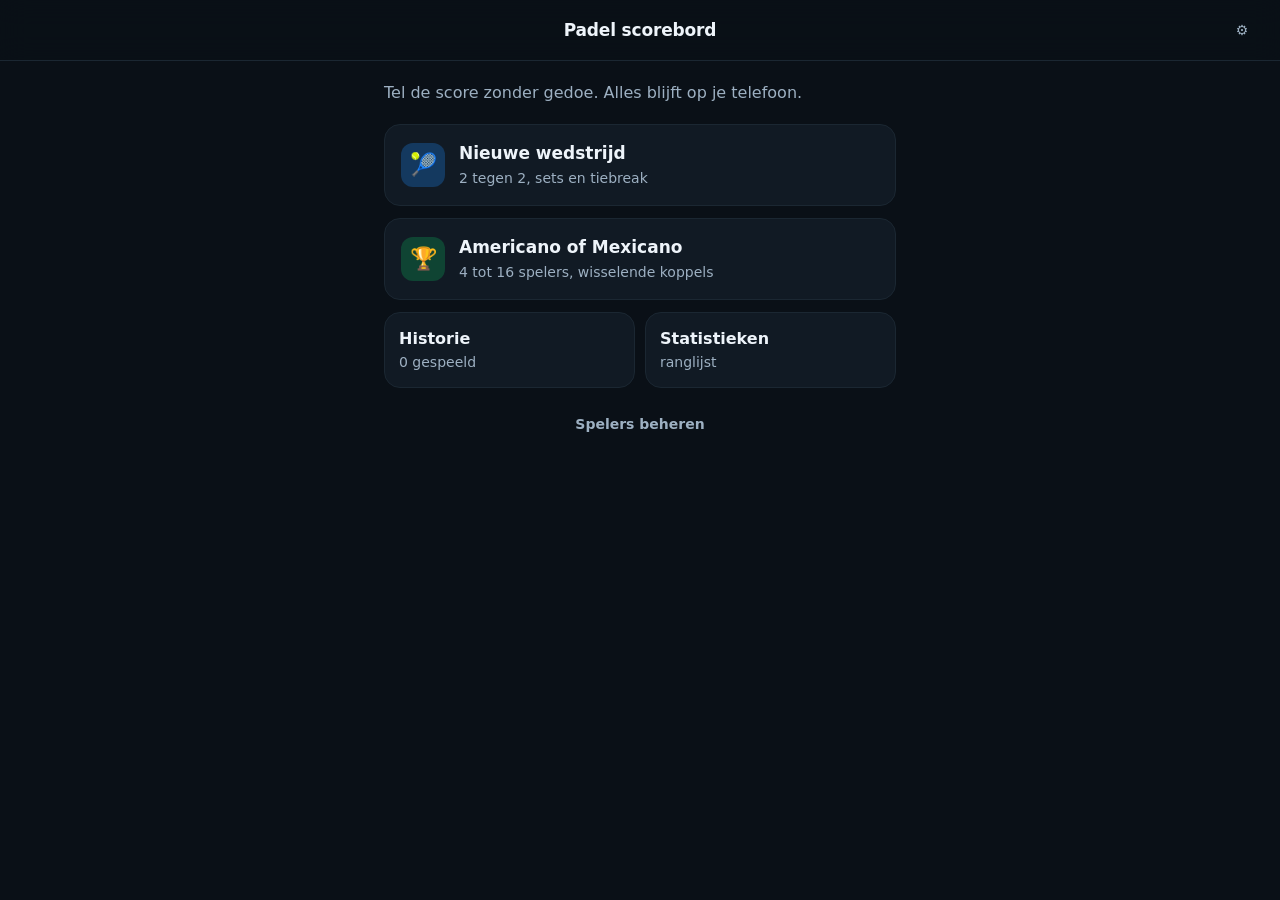
==== padel/index.html @ 428282f9 "Add offline padel scoreboard web app A free, installable scoreboard for padel matches and Americano/" ====
<!doctype html>
<html lang="nl">
  <head>
    <meta charset="utf-8" />
    <meta name="viewport" content="width=device-width, initial-scale=1, viewport-fit=cover" />
    <title>Padel scorebord</title>
    <meta name="description" content="Houd de score bij van je padelwedstrijden en Americano's. Werkt offline, gratis, zonder account." />

    <meta name="theme-color" content="#0a1017" />
    <meta name="apple-mobile-web-app-capable" content="yes" />
    <meta name="mobile-web-app-capable" content="yes" />
    <meta name="apple-mobile-web-app-status-bar-style" content="black-translucent" />
    <meta name="apple-mobile-web-app-title" content="Padel" />

    <link rel="manifest" href="./manifest.webmanifest" />
    <link rel="icon" href="./icons/icon.svg" type="image/svg+xml" />
    <link rel="apple-touch-icon" href="./icons/apple-touch-icon.png" />
    <link rel="stylesheet" href="./css/app.css" />
  </head>
  <body>
    <div id="app">
      <noscript>
        <p style="padding: 24px; text-align: center">
          Deze app heeft JavaScript nodig om de score bij te houden.
        </p>
      </noscript>
    </div>
    <div id="toast" class="toast" role="status" aria-live="polite" hidden></div>
    <script type="module" src="./js/app.js"></script>
  </body>
</html>
---- padel/css/app.css ----
/* Padel scorebord - dark, high contrast, built for one hand in bright sun. */

:root {
  color-scheme: dark;

  --bg: #0a1017;
  --bg-raised: #111a24;
  --bg-input: #16212e;
  --line: #24323f;
  --line-soft: #1b2732;

  --text: #eef4fa;
  --text-dim: #9db0c2;
  --text-faint: #6b7f92;

  --team-a: #2f81f7;
  --team-a-deep: #14395f;
  --team-b: #21b57a;
  --team-b-deep: #0f4433;

  --accent: #f5b638;
  --danger: #f2585b;

  --radius: 16px;
  --radius-sm: 10px;
  --gap: 12px;
  --pad: 16px;

  --tap: 52px;
  --top: env(safe-area-inset-top, 0px);
  --bottom: env(safe-area-inset-bottom, 0px);
}

* {
  box-sizing: border-box;
  -webkit-tap-highlight-color: transparent;
}

html,
body {
  margin: 0;
  height: 100%;
  overscroll-behavior: none;
}

body {
  background: var(--bg);
  color: var(--text);
  font-family: -apple-system, BlinkMacSystemFont, 'SF Pro Text', 'Segoe UI', system-ui, sans-serif;
  font-size: 16px;
  line-height: 1.45;
  -webkit-font-smoothing: antialiased;
  text-size-adjust: 100%;
}

#app {
  min-height: 100dvh;
  display: flex;
  flex-direction: column;
}

button,
input,
select {
  font: inherit;
  color: inherit;
}

button {
  touch-action: manipulation;
}

h1,
h2,
h3 {
  margin: 0;
  line-height: 1.2;
  letter-spacing: -0.01em;
}

/* ---------- chrome ---------- */

.topbar {
  position: sticky;
  top: 0;
  z-index: 20;
  display: flex;
  align-items: center;
  gap: 8px;
  padding: calc(var(--top) + 10px) var(--pad) 10px;
  background: color-mix(in srgb, var(--bg) 88%, transparent);
  backdrop-filter: blur(14px);
  border-bottom: 1px solid var(--line-soft);
}

.topbar h1 {
  flex: 1;
  font-size: 1.0625rem;
  font-weight: 650;
  text-align: center;
  overflow: hidden;
  text-overflow: ellipsis;
  white-space: nowrap;
}

.icon-btn {
  flex: 0 0 auto;
  min-width: 44px;
  height: 40px;
  padding: 0 12px;
  display: inline-flex;
  align-items: center;
  justify-content: center;
  gap: 6px;
  background: var(--bg-raised);
  border: 1px solid var(--line);
  border-radius: 999px;
  font-size: 0.875rem;
  font-weight: 600;
  color: var(--text-dim);
  cursor: pointer;
}

.icon-btn:active {
  transform: scale(0.96);
}

.icon-btn[disabled] {
  opacity: 0.35;
}

.icon-btn.ghost {
  background: transparent;
  border-color: transparent;
}

.screen {
  flex: 1;
  padding: var(--pad);
  padding-bottom: calc(var(--bottom) + 28px);
  display: flex;
  flex-direction: column;
  gap: var(--gap);
  max-width: 34rem;
  width: 100%;
  margin: 0 auto;
}

/* ---------- generic pieces ---------- */

.card {
  background: var(--bg-raised);
  border: 1px solid var(--line-soft);
  border-radius: var(--radius);
  padding: var(--pad);
}

.card > * + * {
  margin-top: 10px;
}

.card-title {
  font-size: 0.75rem;
  font-weight: 700;
  letter-spacing: 0.08em;
  text-transform: uppercase;
  color: var(--text-faint);
}

.muted {
  color: var(--text-dim);
}

.faint {
  color: var(--text-faint);
  font-size: 0.8125rem;
}

.btn {
  display: flex;
  align-items: center;
  justify-content: center;
  gap: 8px;
  width: 100%;
  min-height: var(--tap);
  padding: 12px 16px;
  border: 1px solid var(--line);
  border-radius: var(--radius-sm);
  background: var(--bg-input);
  font-weight: 650;
  cursor: pointer;
}

.btn:active {
  transform: scale(0.985);
}

.btn[disabled] {
  opacity: 0.4;
}

.btn-primary {
  background: var(--team-a);
  border-color: var(--team-a);
  color: #fff;
}

.btn-accent {
  background: var(--accent);
  border-color: var(--accent);
  color: #241b03;
}

.btn-danger {
  color: var(--danger);
  border-color: color-mix(in srgb, var(--danger) 40%, transparent);
  background: color-mix(in srgb, var(--danger) 12%, transparent);
}

.btn-row {
  display: flex;
  gap: 10px;
}

.btn-row > * {
  flex: 1;
}

.stack {
  display: flex;
  flex-direction: column;
  gap: 10px;
}

.field {
  display: flex;
  flex-direction: column;
  gap: 6px;
}

.field > label {
  font-size: 0.8125rem;
  font-weight: 600;
  color: var(--text-dim);
}

input[type='text'],
input[type='number'],
select {
  width: 100%;
  min-height: var(--tap);
  padding: 10px 14px;
  background: var(--bg-input);
  border: 1px solid var(--line);
  border-radius: var(--radius-sm);
  font-size: 1rem; /* 16px keeps iOS from zooming on focus */
}

input:focus-visible,
select:focus-visible,
button:focus-visible {
  outline: 2px solid var(--team-a);
  outline-offset: 2px;
}

/* segmented control */

.segmented {
  display: flex;
  gap: 4px;
  padding: 4px;
  background: var(--bg-input);
  border: 1px solid var(--line);
  border-radius: var(--radius-sm);
}

.segmented button {
  flex: 1;
  min-height: 42px;
  padding: 6px 4px;
  border: 0;
  border-radius: 8px;
  background: transparent;
  color: var(--text-dim);
  font-size: 0.8125rem;
  line-height: 1.15;
  font-weight: 600;
  cursor: pointer;
}

.segmented button[aria-pressed='true'] {
  background: var(--team-a);
  color: #fff;
}

.switch-row {
  display: flex;
  align-items: center;
  justify-content: space-between;
  gap: 12px;
  min-height: var(--tap);
}

.switch-row .label {
  font-weight: 600;
}

.toggle {
  flex: 0 0 auto;
  width: 54px;
  height: 32px;
  padding: 3px;
  border-radius: 999px;
  border: 1px solid var(--line);
  background: var(--bg-input);
  cursor: pointer;
  display: flex;
  justify-content: flex-start;
}

.toggle[aria-pressed='true'] {
  background: var(--team-b);
  border-color: var(--team-b);
  justify-content: flex-end;
}

.toggle span {
  display: block;
  width: 24px;
  height: 24px;
  border-radius: 50%;
  background: #fff;
}

.chip {
  display: inline-flex;
  align-items: center;
  gap: 6px;
  padding: 5px 11px;
  border-radius: 999px;
  background: var(--bg-input);
  border: 1px solid var(--line);
  font-size: 0.8125rem;
  font-weight: 600;
  color: var(--text-dim);
}

.chip-row {
  display: flex;
  flex-wrap: wrap;
  gap: 8px;
}

.empty {
  padding: 28px 16px;
  text-align: center;
  color: var(--text-faint);
  border: 1px dashed var(--line);
  border-radius: var(--radius);
}

/* ---------- home ---------- */

.hero {
  padding: 4px 0 8px;
}

.hero h2 {
  font-size: 1.75rem;
  font-weight: 750;
}

.hero p {
  margin: 0;
  color: var(--text-dim);
}

.tile.compact {
  padding: 14px;
}

.tile.compact .tile-body strong {
  font-size: 1rem;
}

.tile {
  display: flex;
  align-items: center;
  gap: 14px;
  width: 100%;
  padding: 16px;
  text-align: left;
  border: 1px solid var(--line-soft);
  border-radius: var(--radius);
  background: var(--bg-raised);
  cursor: pointer;
}

.tile:active {
  transform: scale(0.99);
}

.tile-icon {
  flex: 0 0 auto;
  width: 44px;
  height: 44px;
  display: grid;
  place-items: center;
  border-radius: 12px;
  background: var(--team-a-deep);
  font-size: 1.375rem;
}

.tile.alt .tile-icon {
  background: var(--team-b-deep);
}

.tile-body {
  flex: 1;
  min-width: 0;
}

.tile-body strong {
  display: block;
  font-size: 1.0625rem;
}

.tile-body span {
  color: var(--text-dim);
  font-size: 0.875rem;
}

.resume {
  border-color: var(--accent);
  background: color-mix(in srgb, var(--accent) 12%, var(--bg-raised));
}

.resume .tile-icon {
  background: color-mix(in srgb, var(--accent) 28%, transparent);
}

/* ---------- live scoreboard ---------- */

.board {
  flex: 1;
  display: flex;
  flex-direction: column;
  gap: 10px;
  padding: 10px var(--pad) calc(var(--bottom) + 12px);
  max-width: 34rem;
  width: 100%;
  margin: 0 auto;
}

.setline {
  display: flex;
  align-items: center;
  justify-content: center;
  gap: 8px;
  flex-wrap: wrap;
  min-height: 26px;
}

.setline .set {
  font-variant-numeric: tabular-nums;
  font-size: 0.875rem;
  font-weight: 700;
  color: var(--text-dim);
  padding: 3px 10px;
  border-radius: 999px;
  background: var(--bg-raised);
  border: 1px solid var(--line-soft);
}

.banner {
  display: flex;
  align-items: center;
  justify-content: center;
  gap: 8px;
  min-height: 42px;
  padding: 8px 14px;
  border-radius: var(--radius-sm);
  font-weight: 700;
  font-size: 0.9375rem;
  text-align: center;
  background: color-mix(in srgb, var(--accent) 16%, transparent);
  border: 1px solid color-mix(in srgb, var(--accent) 45%, transparent);
  color: var(--accent);
}

.banner.calm {
  background: var(--bg-raised);
  border-color: var(--line-soft);
  color: var(--text-dim);
  font-weight: 600;
}

.banner.hot {
  background: color-mix(in srgb, var(--danger) 18%, transparent);
  border-color: color-mix(in srgb, var(--danger) 55%, transparent);
  color: #ff9a9c;
  animation: pulse 1.6s ease-in-out infinite;
}

@keyframes pulse {
  50% {
    opacity: 0.62;
  }
}

@media (prefers-reduced-motion: reduce) {
  .banner.hot {
    animation: none;
  }
}

.teams {
  flex: 1;
  display: flex;
  flex-direction: column;
  gap: 10px;
  min-height: 0;
}

.team-panel {
  flex: 1;
  position: relative;
  display: grid;
  grid-template-columns: 1fr auto;
  align-items: center;
  gap: 12px;
  min-height: 148px;
  padding: 16px 18px;
  border-radius: 20px;
  border: 1px solid var(--line);
  background: linear-gradient(135deg, var(--panel-deep), var(--bg-raised) 72%);
  text-align: left;
  cursor: pointer;
  overflow: hidden;
  transition: transform 0.08s ease;
}

.team-panel.a {
  --panel: var(--team-a);
  --panel-deep: var(--team-a-deep);
}

.team-panel.b {
  --panel: var(--team-b);
  --panel-deep: var(--team-b-deep);
}

.team-panel::before {
  content: '';
  position: absolute;
  inset: 0 auto 0 0;
  width: 5px;
  background: var(--panel);
}

.team-panel:active {
  transform: scale(0.985);
  filter: brightness(1.18);
}

.team-panel[disabled] {
  cursor: default;
  opacity: 0.72;
}

.team-panel[disabled]:active {
  transform: none;
  filter: none;
}

.team-panel.winner {
  border-color: var(--panel);
  box-shadow: 0 0 0 1px var(--panel) inset;
  opacity: 1;
}

.team-meta {
  min-width: 0;
}

.team-name {
  font-size: 1.125rem;
  font-weight: 700;
  overflow: hidden;
  text-overflow: ellipsis;
  white-space: nowrap;
}

.team-players {
  margin-top: 6px;
  display: flex;
  flex-direction: column;
  gap: 3px;
}

.player {
  display: flex;
  align-items: center;
  gap: 7px;
  font-size: 0.875rem;
  color: var(--text-dim);
}

.player.serving {
  color: var(--text);
  font-weight: 650;
}

.serve-dot {
  width: 9px;
  height: 9px;
  border-radius: 50%;
  background: transparent;
  border: 1px solid transparent;
  flex: 0 0 auto;
}

.player.serving .serve-dot {
  background: var(--accent);
  box-shadow: 0 0 9px var(--accent);
}

.team-games {
  margin-top: 10px;
  display: flex;
  align-items: baseline;
  gap: 6px;
  font-size: 0.8125rem;
  color: var(--text-faint);
}

.team-games b {
  font-size: 1.25rem;
  color: var(--text);
  font-variant-numeric: tabular-nums;
}

.team-score {
  font-size: clamp(3.25rem, 19vw, 5.5rem);
  font-weight: 800;
  font-variant-numeric: tabular-nums;
  letter-spacing: -0.04em;
  line-height: 0.9;
  color: var(--panel);
  text-align: right;
}

.team-score.small {
  font-size: clamp(2.5rem, 13vw, 4rem);
}

.tap-hint {
  text-align: center;
  font-size: 0.75rem;
  color: var(--text-faint);
}

.board-actions {
  display: flex;
  gap: 10px;
}

.board-actions .btn {
  min-height: 48px;
}

/* ---------- tournament ---------- */

.match-card {
  border: 1px solid var(--line-soft);
  border-radius: var(--radius);
  background: var(--bg-raised);
  overflow: hidden;
}

.match-card.done {
  border-color: color-mix(in srgb, var(--team-b) 45%, transparent);
}

.match-head {
  display: flex;
  align-items: center;
  justify-content: space-between;
  padding: 10px 14px;
  border-bottom: 1px solid var(--line-soft);
  font-size: 0.75rem;
  font-weight: 700;
  letter-spacing: 0.06em;
  text-transform: uppercase;
  color: var(--text-faint);
}

.match-side {
  display: flex;
  align-items: center;
  gap: 12px;
  padding: 12px 14px;
}

.match-side + .match-side {
  border-top: 1px solid var(--line-soft);
}

.match-side .names {
  flex: 1;
  min-width: 0;
  font-weight: 600;
  overflow: hidden;
  text-overflow: ellipsis;
}

.stepper {
  display: flex;
  align-items: center;
  gap: 6px;
}

.stepper button {
  width: 42px;
  height: 42px;
  border-radius: 10px;
  border: 1px solid var(--line);
  background: var(--bg-input);
  font-size: 1.25rem;
  font-weight: 700;
  cursor: pointer;
}

.stepper button[disabled] {
  opacity: 0.3;
}

.stepper .value {
  min-width: 44px;
  text-align: center;
  font-size: 1.5rem;
  font-weight: 750;
  font-variant-numeric: tabular-nums;
}

table {
  width: 100%;
  border-collapse: collapse;
  font-variant-numeric: tabular-nums;
}

th,
td {
  padding: 9px 6px;
  text-align: right;
  border-bottom: 1px solid var(--line-soft);
  font-size: 0.875rem;
}

th {
  white-space: nowrap;
  font-size: 0.6875rem;
  text-transform: uppercase;
  letter-spacing: 0.06em;
  color: var(--text-faint);
  font-weight: 700;
}

th:nth-child(2),
td:nth-child(2) {
  text-align: left;
  width: 100%;
}

td:nth-child(1),
th:nth-child(1) {
  color: var(--text-faint);
  width: 26px;
}

tbody tr:last-child td {
  border-bottom: 0;
}

tr.leader td {
  color: var(--accent);
  font-weight: 700;
}

/* ---------- lists ---------- */

.list {
  display: flex;
  flex-direction: column;
  gap: 8px;
}

.list-item {
  display: flex;
  align-items: center;
  gap: 12px;
  width: 100%;
  padding: 13px 14px;
  border: 1px solid var(--line-soft);
  border-radius: var(--radius-sm);
  background: var(--bg-raised);
  text-align: left;
  cursor: pointer;
}

.list-item .grow {
  flex: 1;
  min-width: 0;
}

.list-item strong {
  display: block;
  font-size: 0.9375rem;
  overflow: hidden;
  text-overflow: ellipsis;
  white-space: nowrap;
}

.list-item .sub {
  font-size: 0.8125rem;
  color: var(--text-faint);
}

.score-badge {
  flex: 0 0 auto;
  padding: 5px 10px;
  border-radius: 8px;
  background: var(--bg-input);
  font-size: 0.875rem;
  font-weight: 700;
  font-variant-numeric: tabular-nums;
}

.pick {
  display: flex;
  align-items: center;
  gap: 10px;
  width: 100%;
  min-height: var(--tap);
  padding: 10px 14px;
  border: 1px solid var(--line);
  border-radius: var(--radius-sm);
  background: var(--bg-input);
  text-align: left;
  cursor: pointer;
}

.pick[aria-pressed='true'] {
  border-color: var(--team-b);
  background: color-mix(in srgb, var(--team-b) 16%, transparent);
}

.pick .tickbox {
  width: 22px;
  height: 22px;
  border-radius: 6px;
  border: 1.5px solid var(--line);
  display: grid;
  place-items: center;
  font-size: 0.75rem;
  flex: 0 0 auto;
}

.pick[aria-pressed='true'] .tickbox {
  background: var(--team-b);
  border-color: var(--team-b);
  color: #06281c;
}

.pick .grow {
  flex: 1;
  overflow: hidden;
  text-overflow: ellipsis;
  white-space: nowrap;
}

/* ---------- misc ---------- */

.toast {
  position: fixed;
  left: 50%;
  bottom: calc(var(--bottom) + 22px);
  transform: translateX(-50%);
  z-index: 60;
  max-width: calc(100% - 32px);
  padding: 11px 18px;
  border-radius: 999px;
  background: #e8eef5;
  color: #0a1017;
  font-size: 0.875rem;
  font-weight: 650;
  box-shadow: 0 10px 30px rgba(0, 0, 0, 0.45);
}

.toast[hidden] {
  display: none !important;
}

.grid-2 {
  display: grid;
  grid-template-columns: repeat(2, 1fr);
  gap: 10px;
}

.stat {
  padding: 14px;
  border-radius: var(--radius-sm);
  background: var(--bg-raised);
  border: 1px solid var(--line-soft);
}

.stat b {
  display: block;
  font-size: 1.5rem;
  font-variant-numeric: tabular-nums;
}

.stat span {
  font-size: 0.8125rem;
  color: var(--text-faint);
}

.scroll-x {
  overflow-x: auto;
  -webkit-overflow-scrolling: touch;
}

.sr-only {
  position: absolute;
  width: 1px;
  height: 1px;
  padding: 0;
  margin: -1px;
  overflow: hidden;
  clip: rect(0, 0, 0, 0);
  white-space: nowrap;
  border: 0;
}

@media (min-width: 620px) {
  .team-panel {
    min-height: 180px;
  }
}
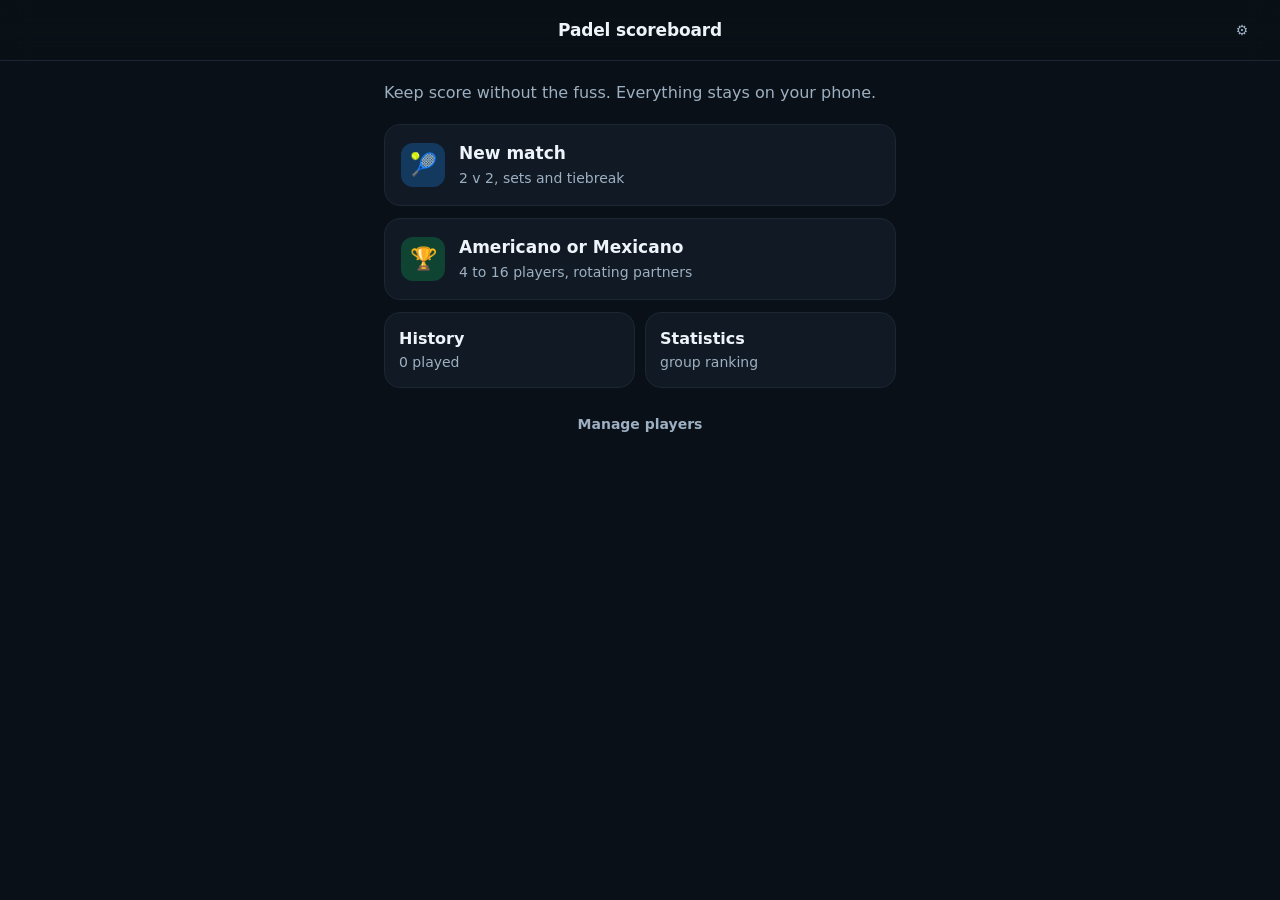
==== commit 50819130: "Translate the app into English and Russian The interface was Dutch only. It now ships three language" ====
--- a/padel/index.html
+++ b/padel/index.html
@@ -1,10 +1,10 @@
 <!doctype html>
-<html lang="nl">
+<html lang="en">
   <head>
     <meta charset="utf-8" />
     <meta name="viewport" content="width=device-width, initial-scale=1, viewport-fit=cover" />
-    <title>Padel scorebord</title>
-    <meta name="description" content="Houd de score bij van je padelwedstrijden en Americano's. Werkt offline, gratis, zonder account." />
+    <title>Padel scoreboard</title>
+    <meta name="description" content="Keep score for padel matches and Americano tournaments. Works offline, free, no account. English, Russian and Dutch." />
 
     <meta name="theme-color" content="#0a1017" />
     <meta name="apple-mobile-web-app-capable" content="yes" />
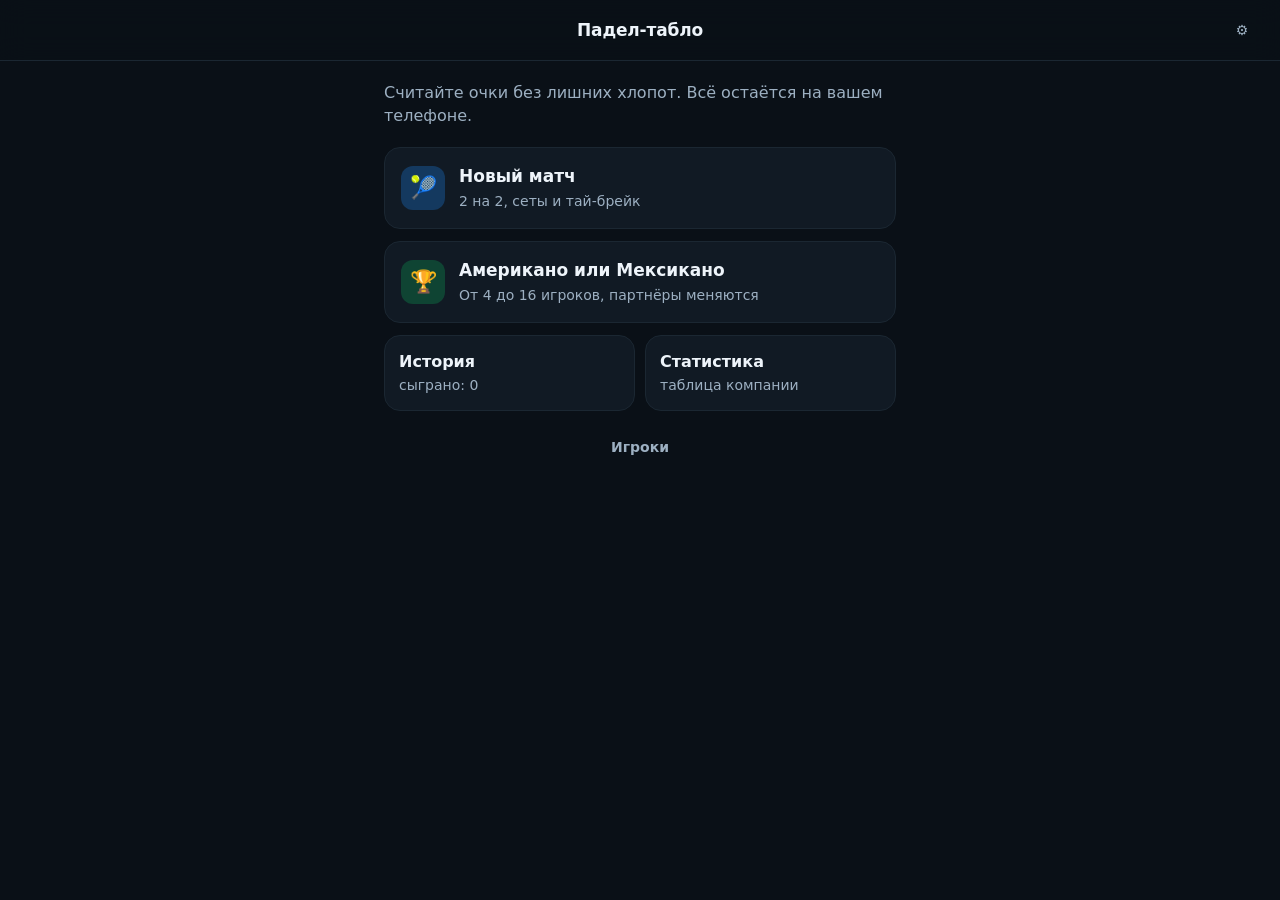
==== commit d9345652: "Open in Russian by default The app followed the phone's language on first run. It now starts in Russ" ====
--- a/padel/index.html
+++ b/padel/index.html
@@ -1,10 +1,10 @@
 <!doctype html>
-<html lang="en">
+<html lang="ru">
   <head>
     <meta charset="utf-8" />
     <meta name="viewport" content="width=device-width, initial-scale=1, viewport-fit=cover" />
     <title>Padel scoreboard</title>
-    <meta name="description" content="Keep score for padel matches and Americano tournaments. Works offline, free, no account. English, Russian and Dutch." />
+    <meta name="description" content="Keep score for padel matches and Americano tournaments. Works offline, free, no account. Russian, English and Dutch." />
 
     <meta name="theme-color" content="#0a1017" />
     <meta name="apple-mobile-web-app-capable" content="yes" />
